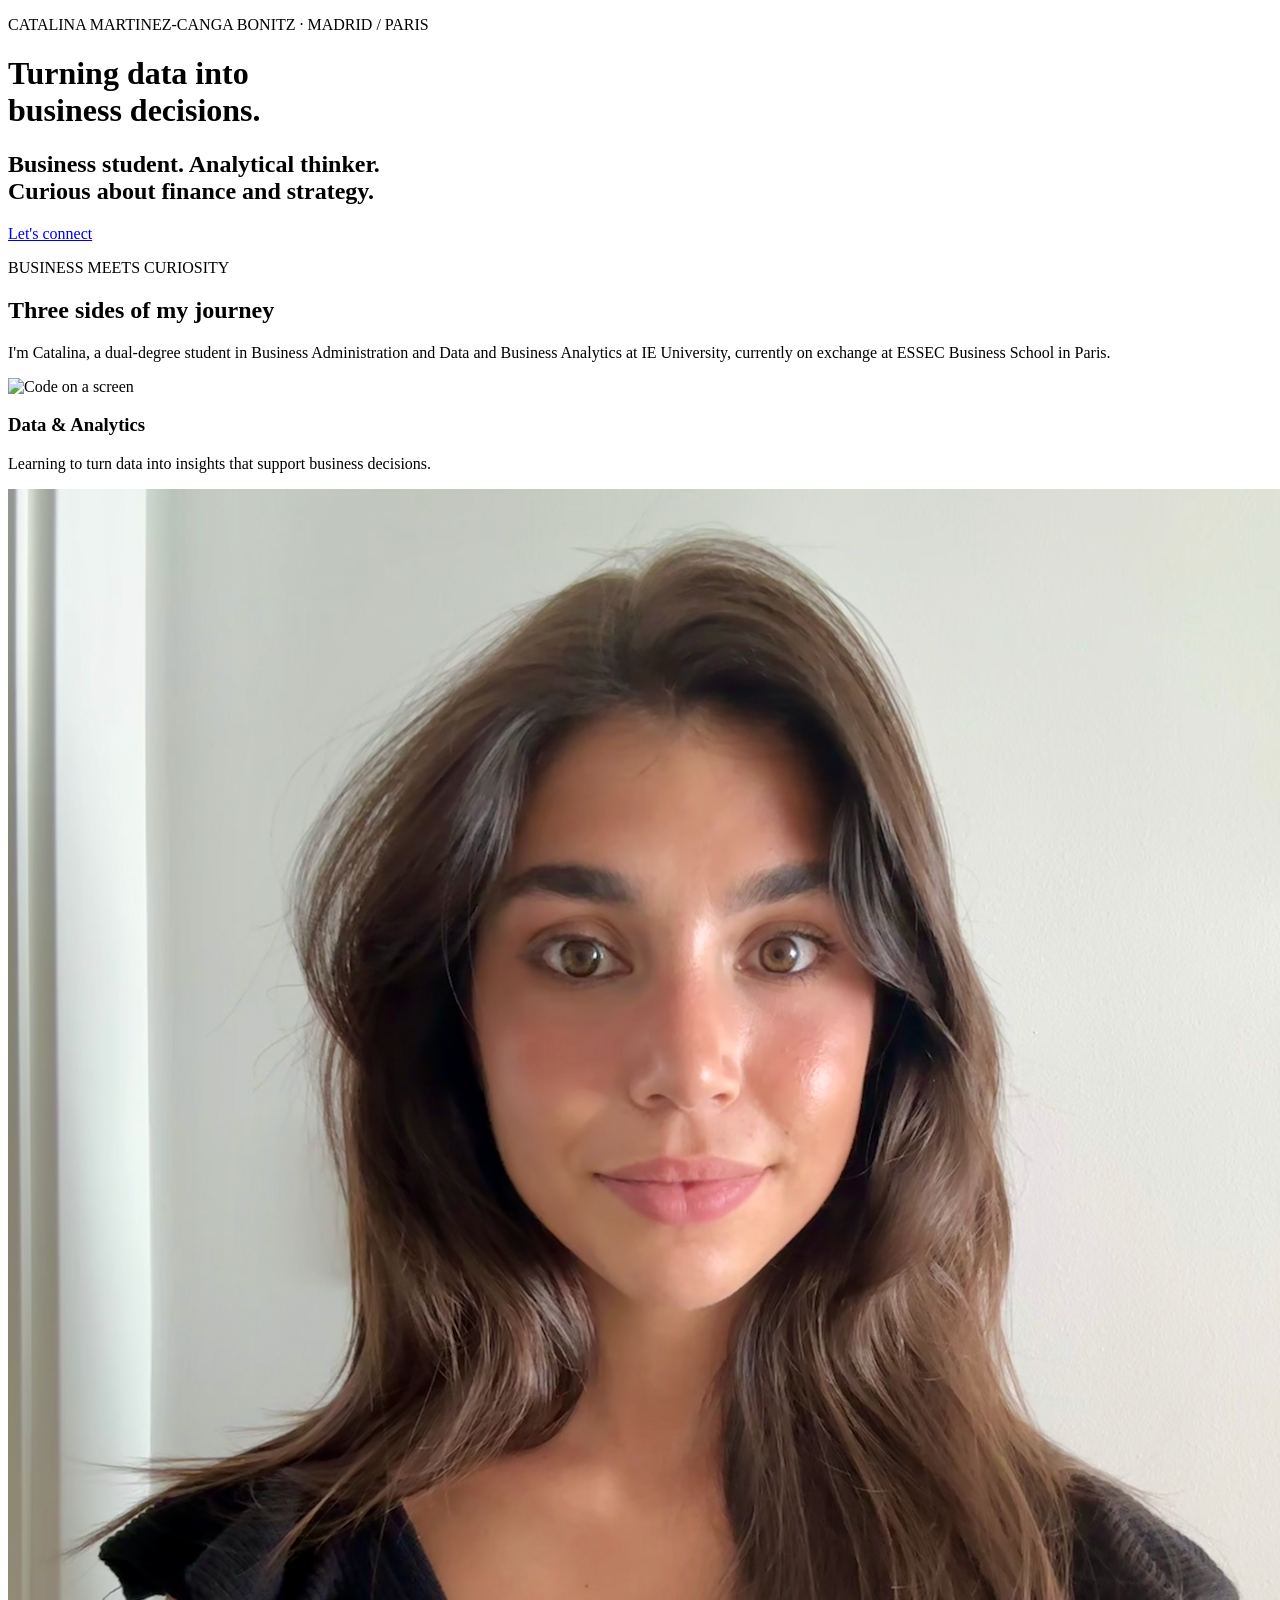
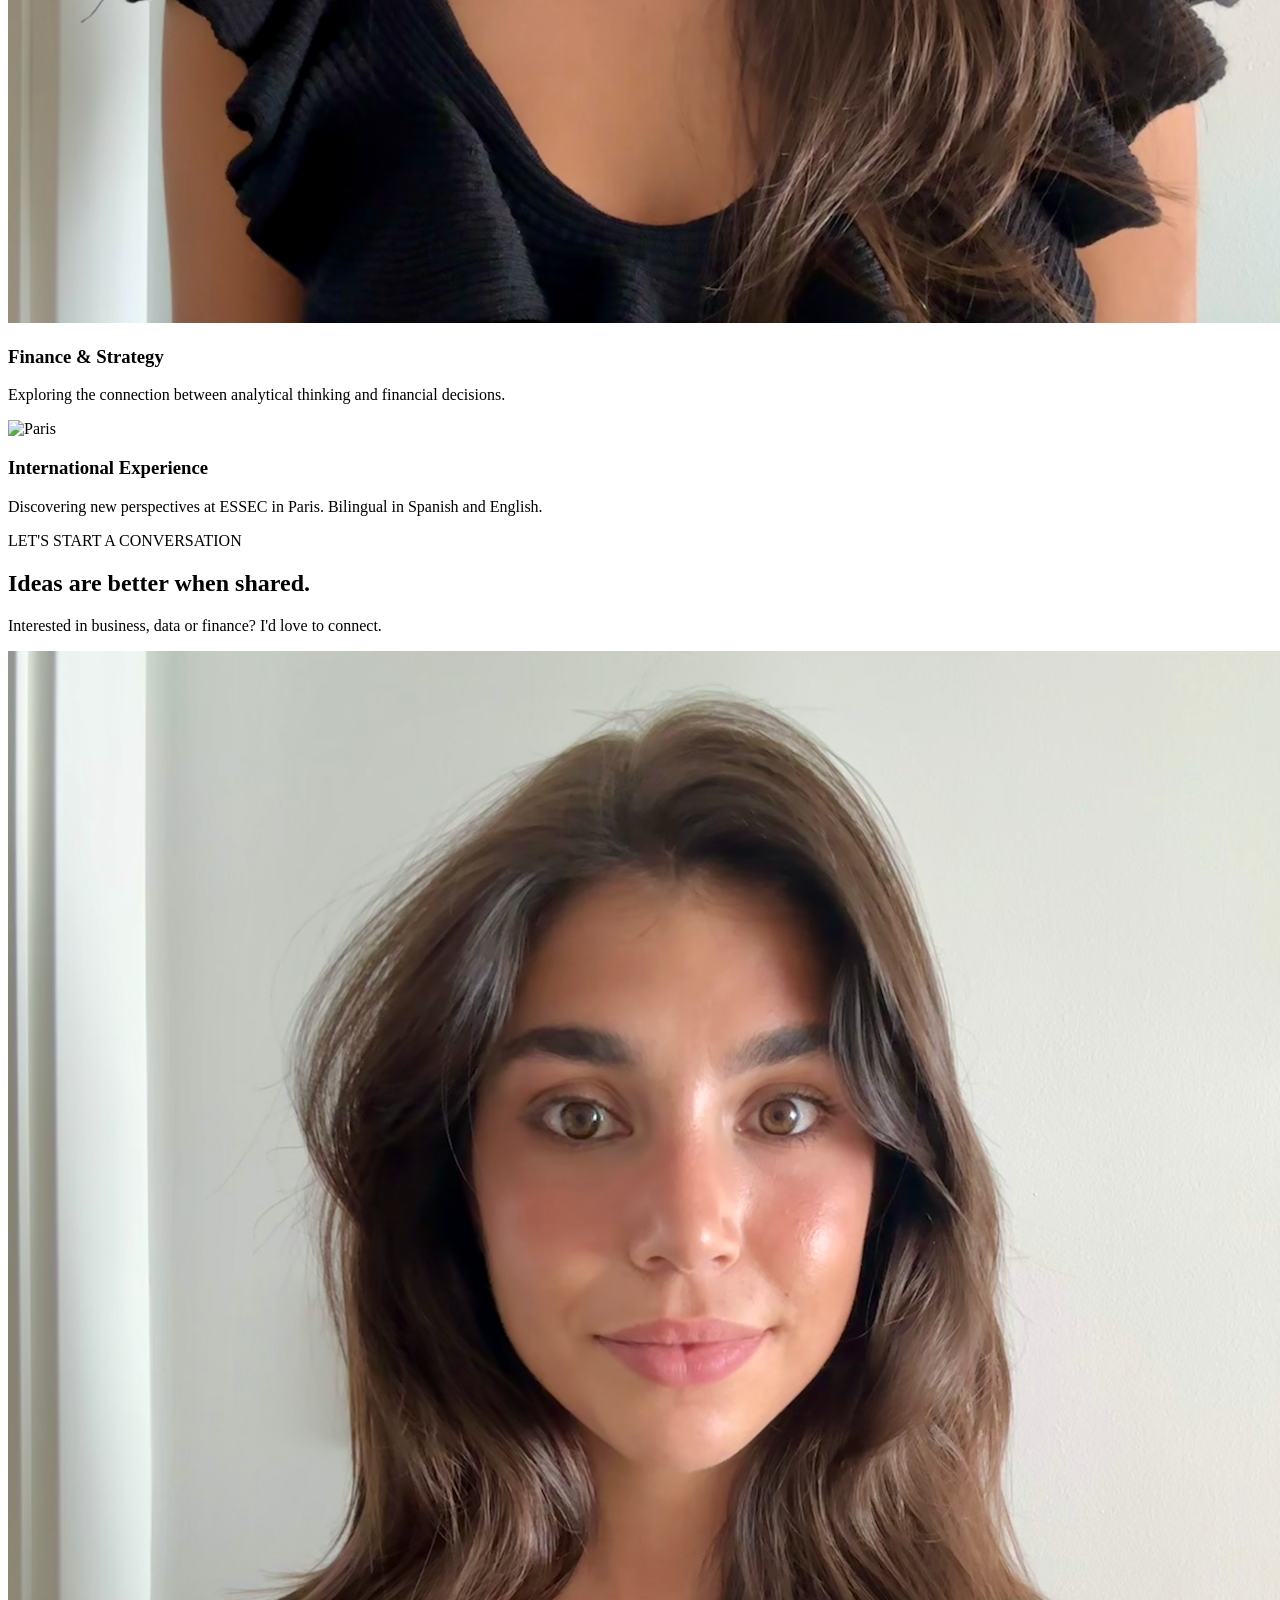
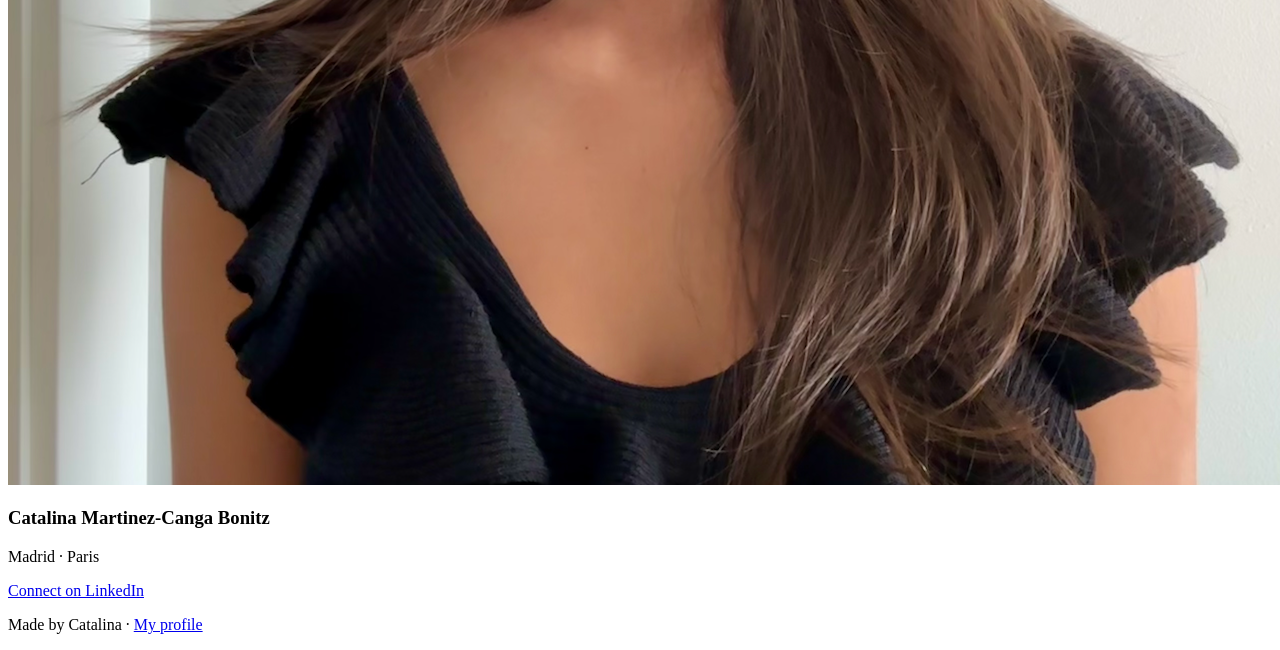
==== landing/index.html @ 5d3d9c7a "Add course landing page: landing/index.html" ====
<!DOCTYPE html>
<html lang="en">
<head>
  <meta charset="utf-8">
  <meta name="viewport" content="width=device-width, initial-scale=1">
  <title>Catalina | Business, Data & Finance</title>
  <meta name="description" content="Meet Catalina Martinez-Canga Bonitz, an IE University Business Administration and Data and Business Analytics student on exchange at ESSEC in Paris.">
  <link rel="stylesheet" href="css/style.css">
</head>
<body>
  <!-- Banner: the same component structure as the course example. -->
  <div class="banner">
    <div class="container">
      <p class="text-label">CATALINA MARTINEZ-CANGA BONITZ · MADRID / PARIS</p>
      <h1>Turning data into<br>business decisions.</h1>
      <h2>Business student. Analytical thinker.<br>Curious about finance and strategy.</h2>
      <a href="#contact-form" class="btn-green">Let's connect</a>
    </div>
  </div>

  <div class="container">
    <p class="text-label">BUSINESS MEETS CURIOSITY</p>
    <h2>Three sides of my journey</h2>
    <p>I'm Catalina, a dual-degree student in Business Administration and Data and Business Analytics at IE University, currently on exchange at ESSEC Business School in Paris.</p>
    <div class="cards">
      <div class="card">
        <img src="https://raw.githubusercontent.com/Papillard/lewagon/master/images/background.jpeg" alt="Code on a screen">
        <div><h3>Data &amp; Analytics</h3><p>Learning to turn data into insights that support business decisions.</p></div>
      </div>
      <div class="card">
        <img src="../images/profile-picture.png" alt="Catalina Martinez-Canga Bonitz">
        <div><h3>Finance &amp; Strategy</h3><p>Exploring the connection between analytical thinking and financial decisions.</p></div>
      </div>
      <div class="card">
        <img src="https://raw.githubusercontent.com/Papillard/lewagon/master/images/paris.png" alt="Paris">
        <div><h3>International Experience</h3><p>Discovering new perspectives at ESSEC in Paris. Bilingual in Spanish and English.</p></div>
      </div>
    </div>
  </div>

  <div class="section-green" id="contact-form">
    <div class="container">
      <p class="text-label">LET'S START A CONVERSATION</p>
      <h2>Ideas are better when shared.</h2>
      <p>Interested in business, data or finance? I'd love to connect.</p>
      <!-- Replace this contact panel with your own published Typeform embed.
           Do not use the teacher's form: its responses would go to their account.
           Embed example once your form ID is known:
           <div data-tf-live="YOUR_TYPEFORM_EMBED_ID"></div>
           <script src="https://embed.typeform.com/next/embed.js"></script>
      -->
      <div class="contact-panel">
        <img src="../images/profile-picture.png" class="avatar" alt="Catalina">
        <h3>Catalina Martinez-Canga Bonitz</h3>
        <p>Madrid · Paris</p>
        <a class="btn-green" href="https://www.linkedin.com/in/catalina-martinez-canga-bonitz/" target="_blank" rel="noopener noreferrer">Connect on LinkedIn</a>
      </div>
    </div>
  </div>
  <footer class="container"><p>Made by Catalina · <a href="../">My profile</a></p></footer>
</body>
</html>
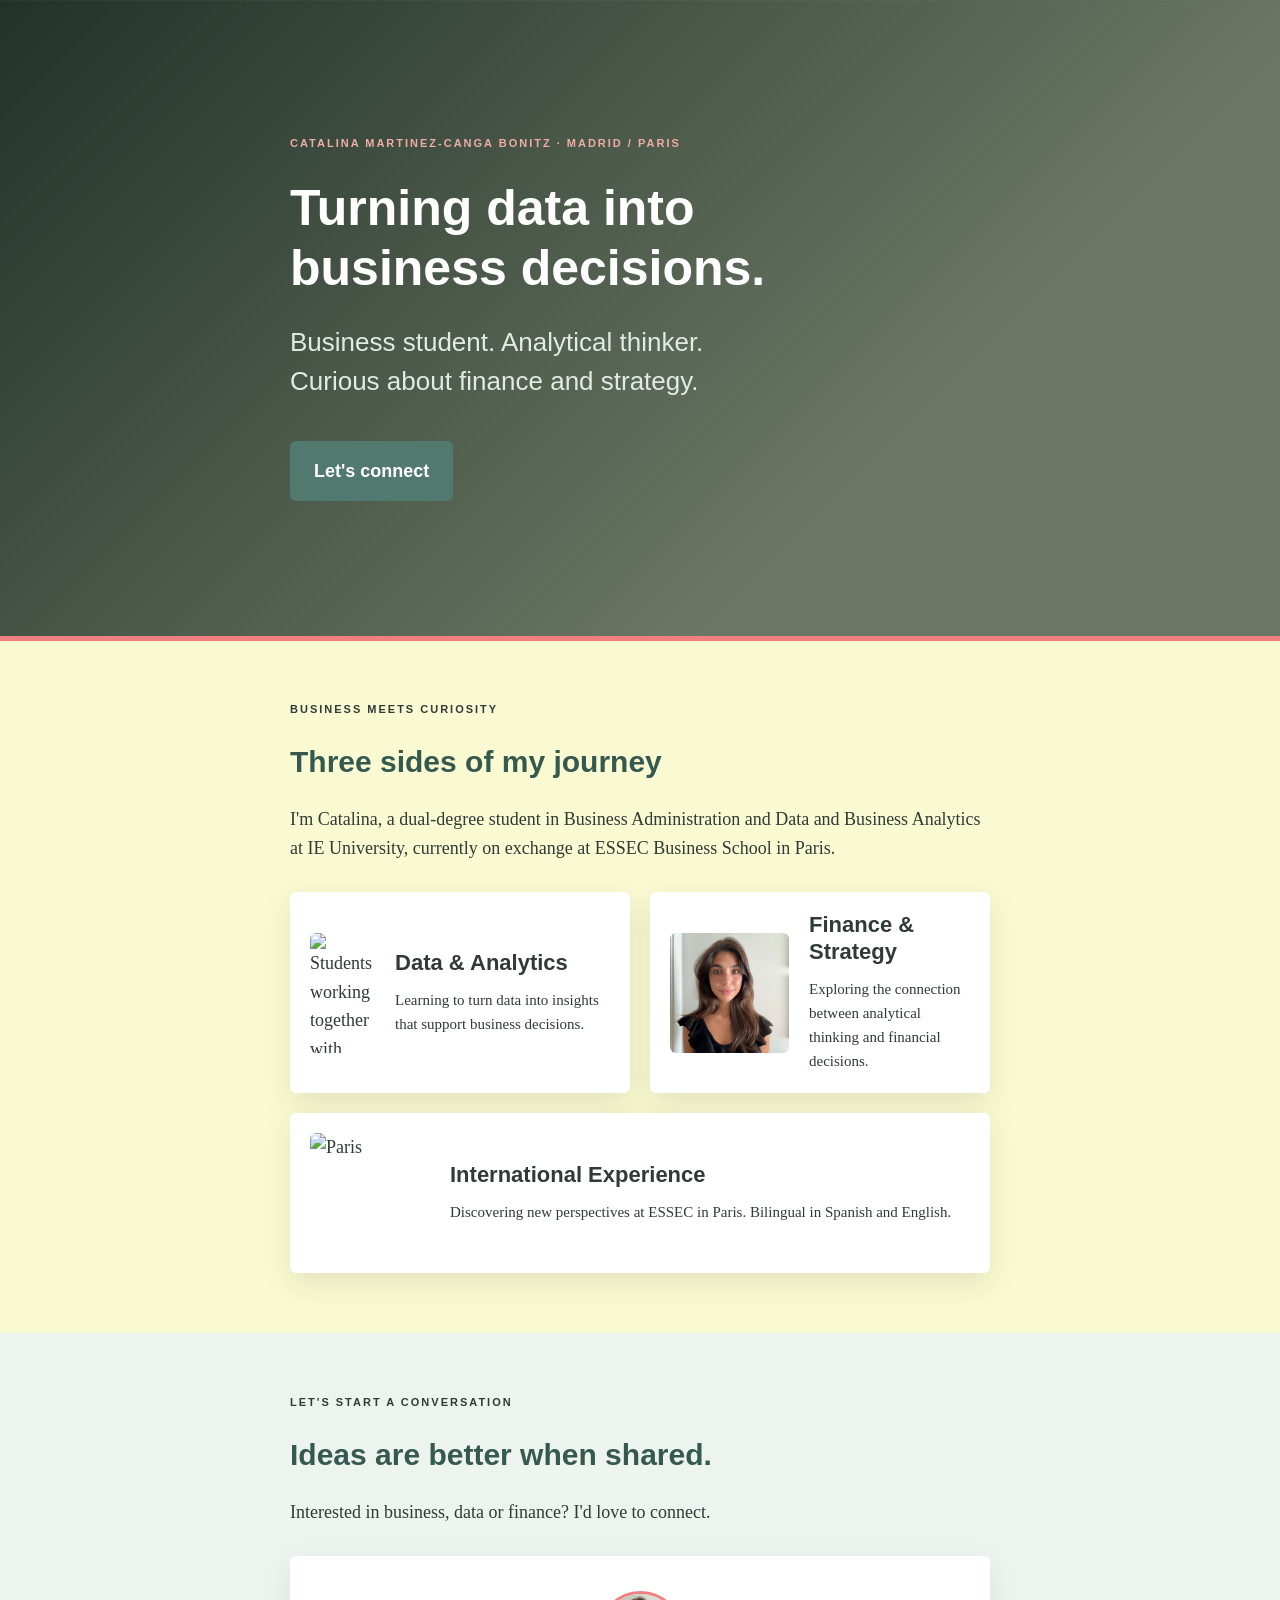
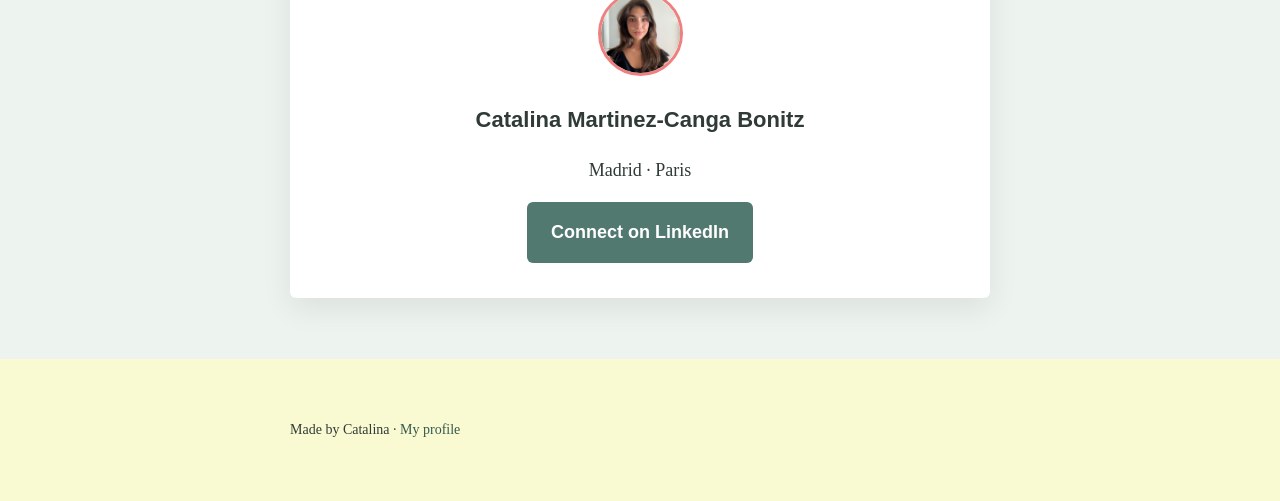
==== commit 5ab6524e: "Describe the course image accurately" ====
--- a/landing/index.html
+++ b/landing/index.html
@@ -24,7 +24,7 @@
     <p>I'm Catalina, a dual-degree student in Business Administration and Data and Business Analytics at IE University, currently on exchange at ESSEC Business School in Paris.</p>
     <div class="cards">
       <div class="card">
-        <img src="https://raw.githubusercontent.com/Papillard/lewagon/master/images/background.jpeg" alt="Code on a screen">
+        <img src="https://raw.githubusercontent.com/Papillard/lewagon/master/images/background.jpeg" alt="Students working together with laptops">
         <div><h3>Data &amp; Analytics</h3><p>Learning to turn data into insights that support business decisions.</p></div>
       </div>
       <div class="card">
--- a/landing/css/style.css
+++ b/landing/css/style.css
@@ -0,0 +1,24 @@
+/* Course UI kit: one stylesheet per reusable component. */
+@import url("components/container.css");
+@import url("components/banner.css");
+@import url("components/button.css");
+@import url("components/card.css");
+@import url("components/form.css");
+
+* { box-sizing: border-box; }
+html { scroll-behavior: smooth; }
+body { margin: 0; background: #fafad2; color: #303b37; font-family: Georgia, serif; font-size: 18px; line-height: 1.6; }
+h1, h2, h3 { font-family: Arial, Helvetica, sans-serif; line-height: 1.2; }
+h2 { font-size: 30px; color: #35594f; }
+a { color: #35594f; text-decoration: none; }
+a:hover { text-decoration: underline; }
+a:focus-visible { outline: 3px solid #d37770; outline-offset: 5px; }
+.text-label { font-family: Arial, Helvetica, sans-serif; font-size: 11px; font-weight: bold; letter-spacing: 2px; }
+.section-green { background: #edf3ee; padding: 1px 0; }
+footer { font-size: 14px; }
+@media (max-width: 540px) {
+  body { font-size: 16px; }
+  h2 { font-size: 25px; }
+  .text-label { font-size: 10px; letter-spacing: 1px; }
+}
+@media (prefers-reduced-motion: reduce) { html { scroll-behavior: auto; } }
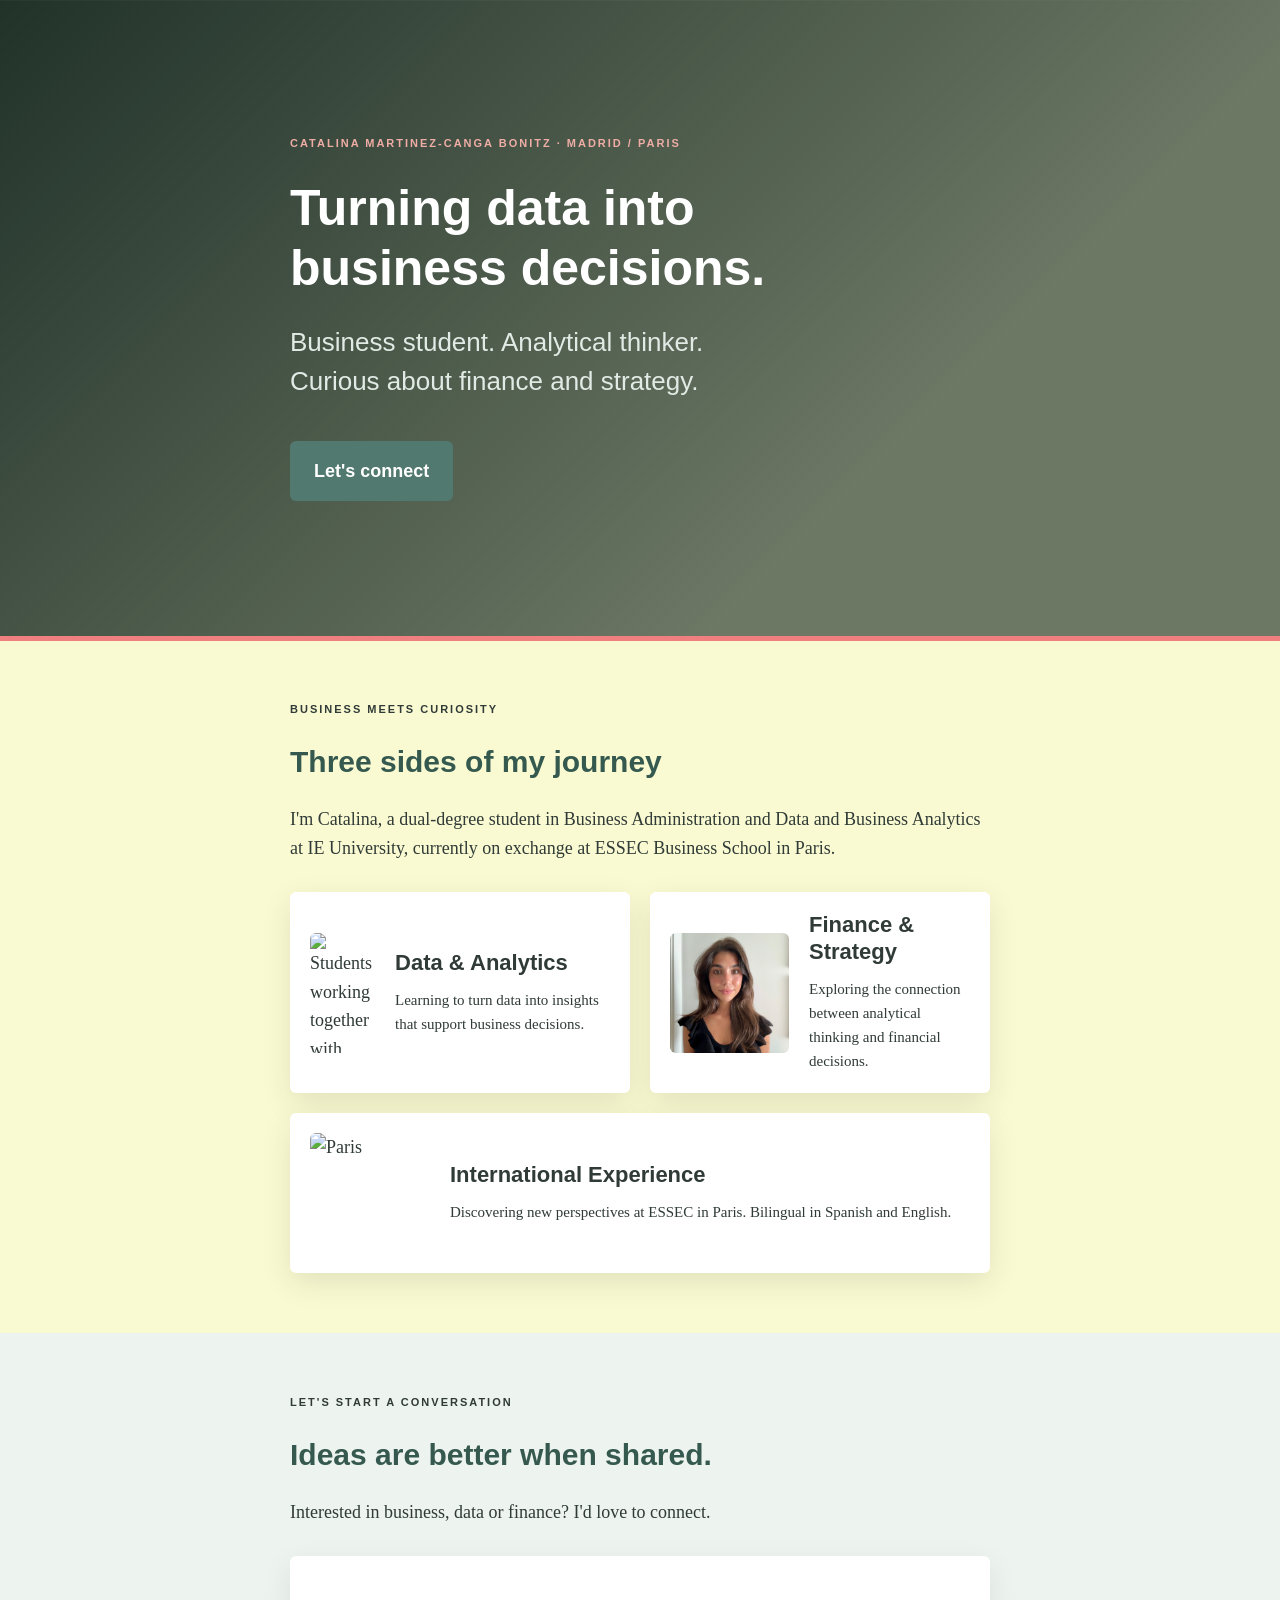
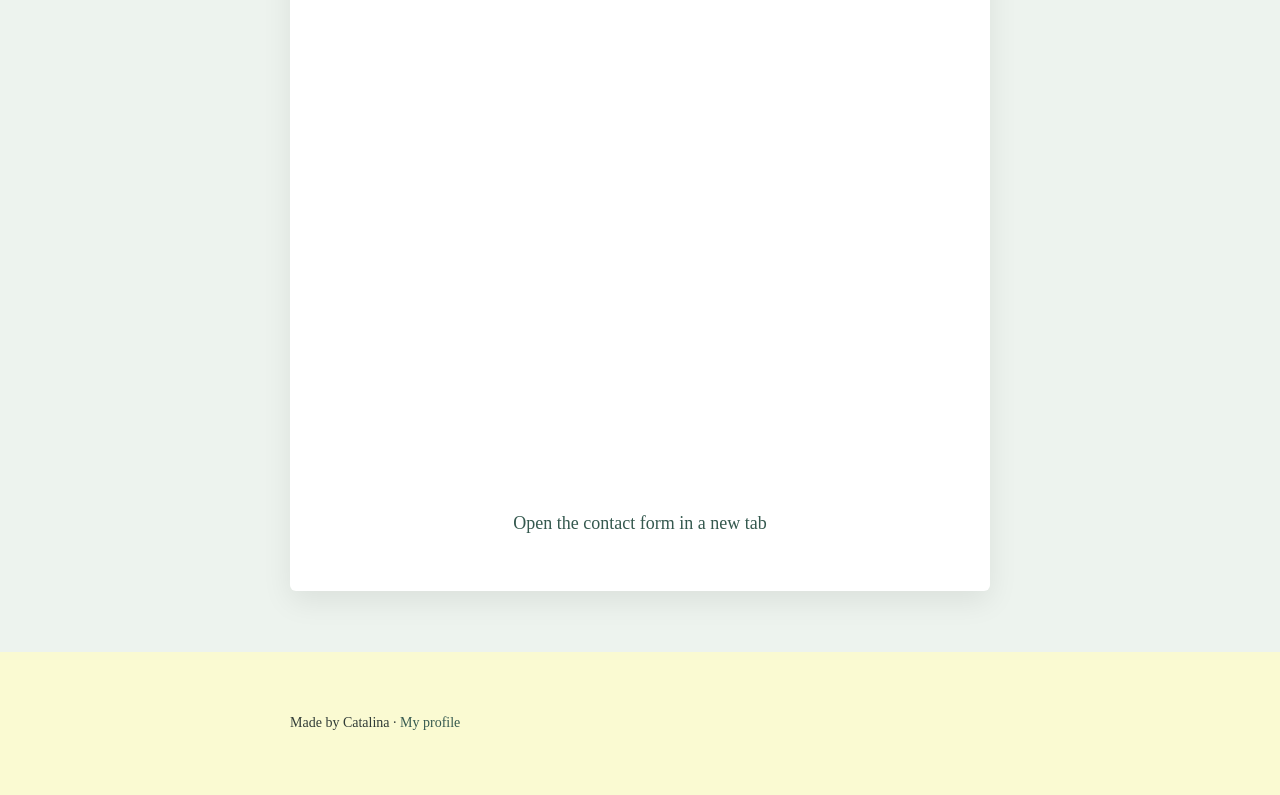
==== commit d5650c5e: "Embed Catalina's published Typeform contact form" ====
--- a/landing/index.html
+++ b/landing/index.html
@@ -43,17 +43,10 @@
       <p class="text-label">LET'S START A CONVERSATION</p>
       <h2>Ideas are better when shared.</h2>
       <p>Interested in business, data or finance? I'd love to connect.</p>
-      <!-- Replace this contact panel with your own published Typeform embed.
-           Do not use the teacher's form: its responses would go to their account.
-           Embed example once your form ID is known:
-           <div data-tf-live="YOUR_TYPEFORM_EMBED_ID"></div>
-           <script src="https://embed.typeform.com/next/embed.js"></script>
-      -->
       <div class="contact-panel">
-        <img src="../images/profile-picture.png" class="avatar" alt="Catalina">
-        <h3>Catalina Martinez-Canga Bonitz</h3>
-        <p>Madrid · Paris</p>
-        <a class="btn-green" href="https://www.linkedin.com/in/catalina-martinez-canga-bonitz/" target="_blank" rel="noopener noreferrer">Connect on LinkedIn</a>
+        <div data-tf-widget="gtq6QnPH" data-tf-opacity="100" data-tf-iframe-props="title=Let's connect with Catalina" data-tf-transitive-search-params data-tf-medium="snippet" style="width:100%;height:500px;"></div>
+        <script src="https://embed.typeform.com/next/embed.js"></script>
+        <p><a href="https://form.typeform.com/to/gtq6QnPH" target="_blank" rel="noopener noreferrer">Open the contact form in a new tab</a></p>
       </div>
     </div>
   </div>
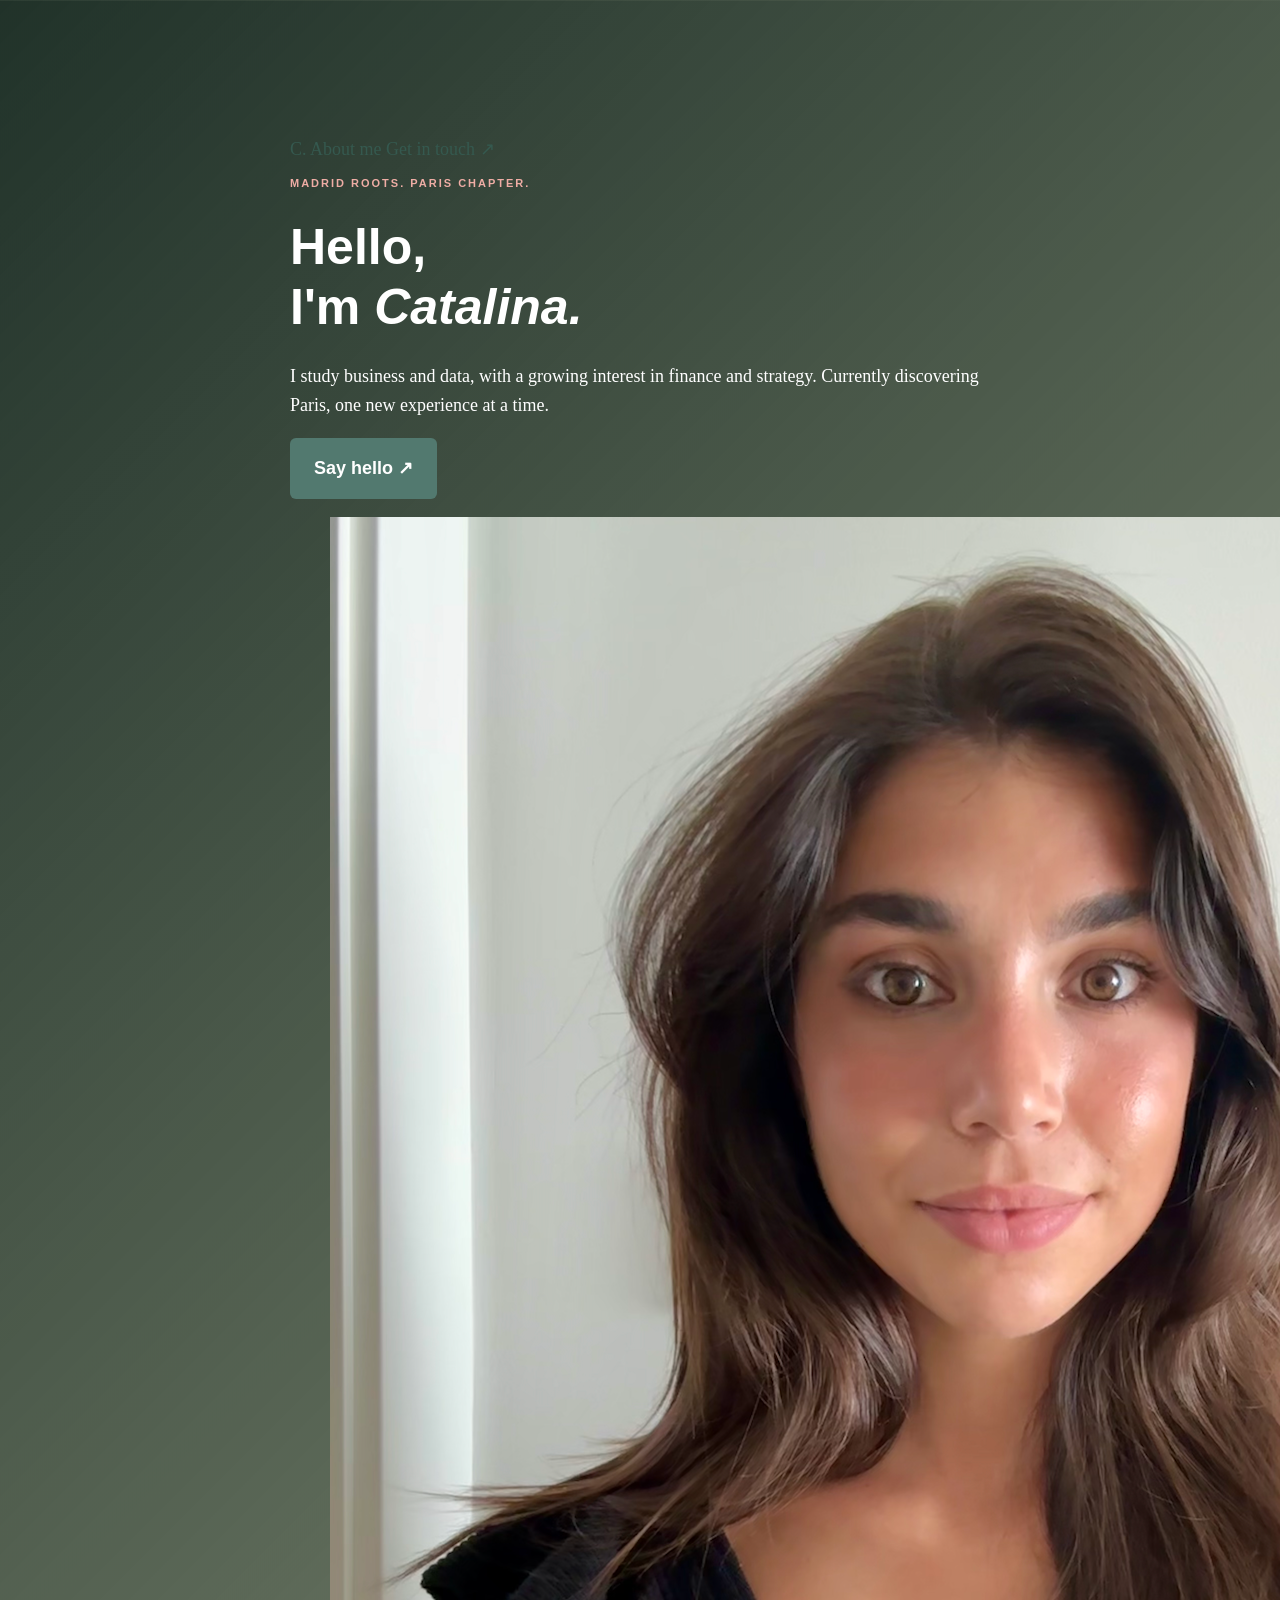
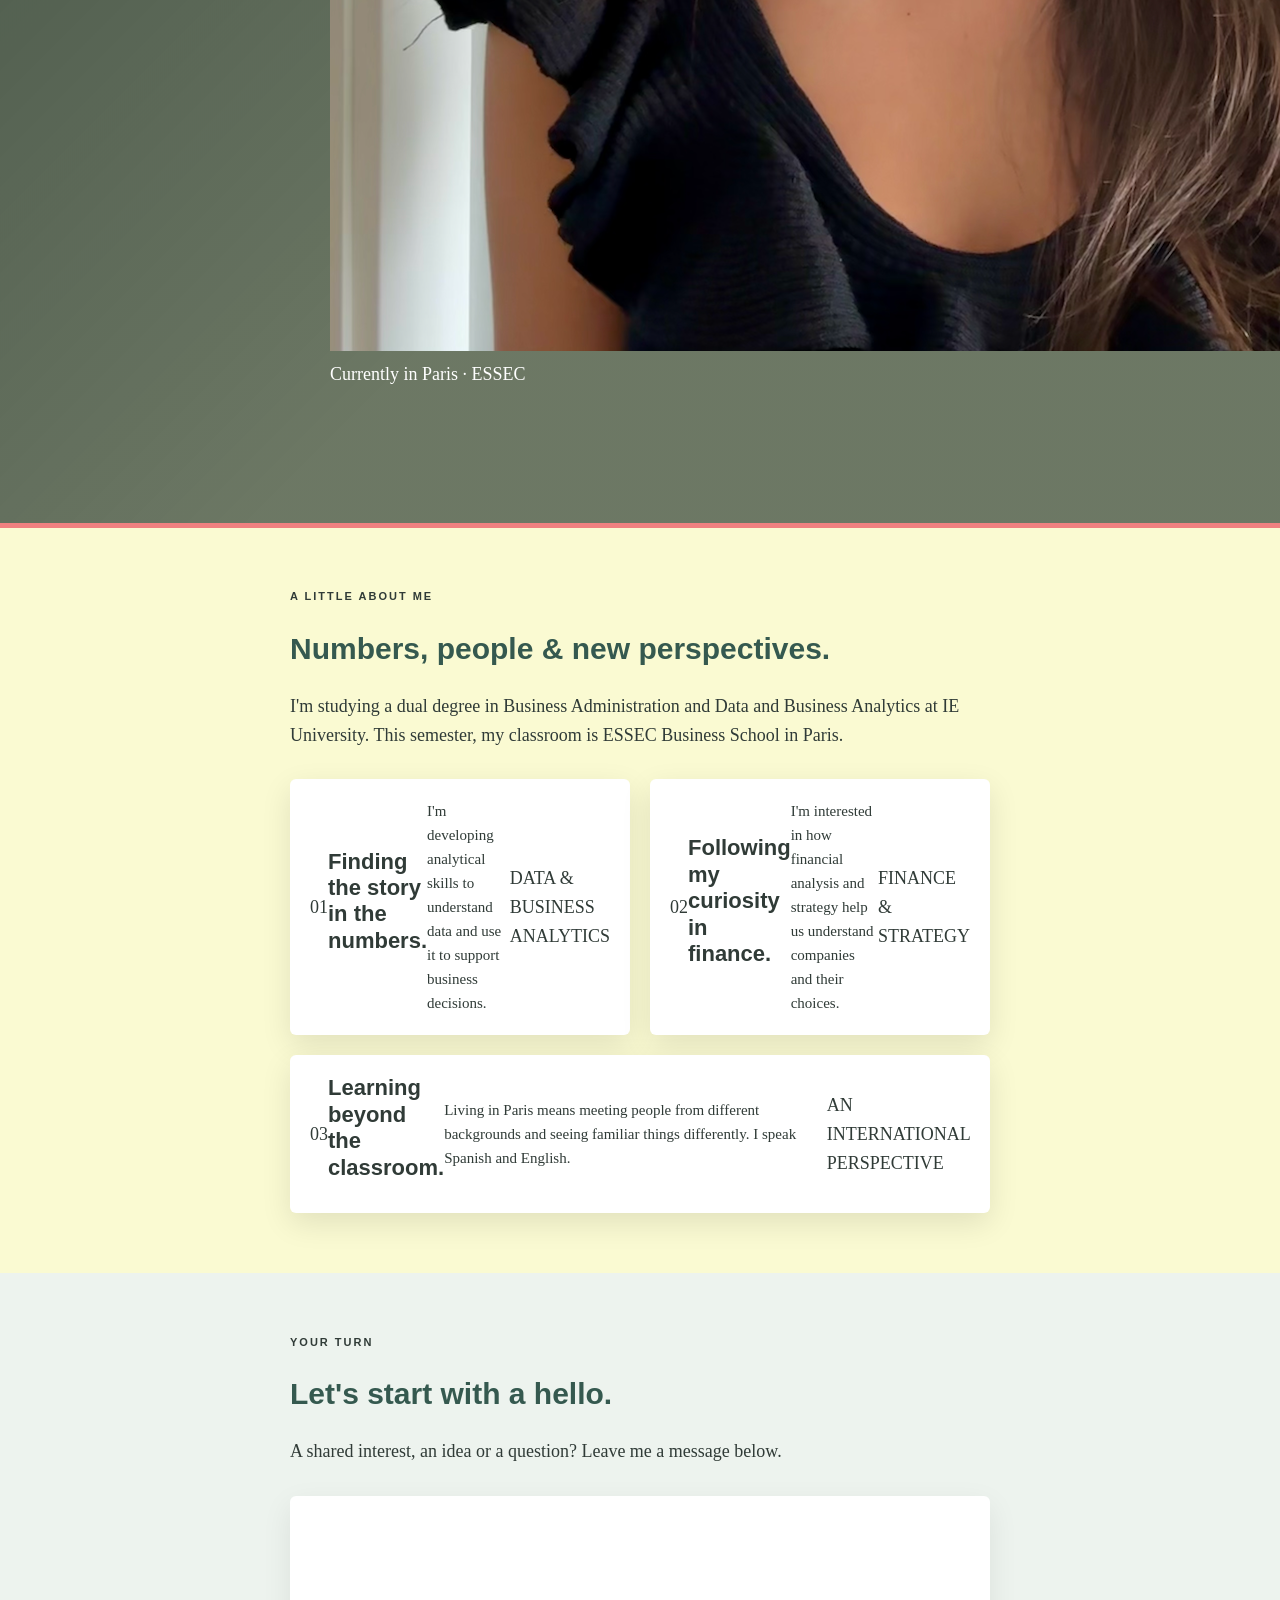
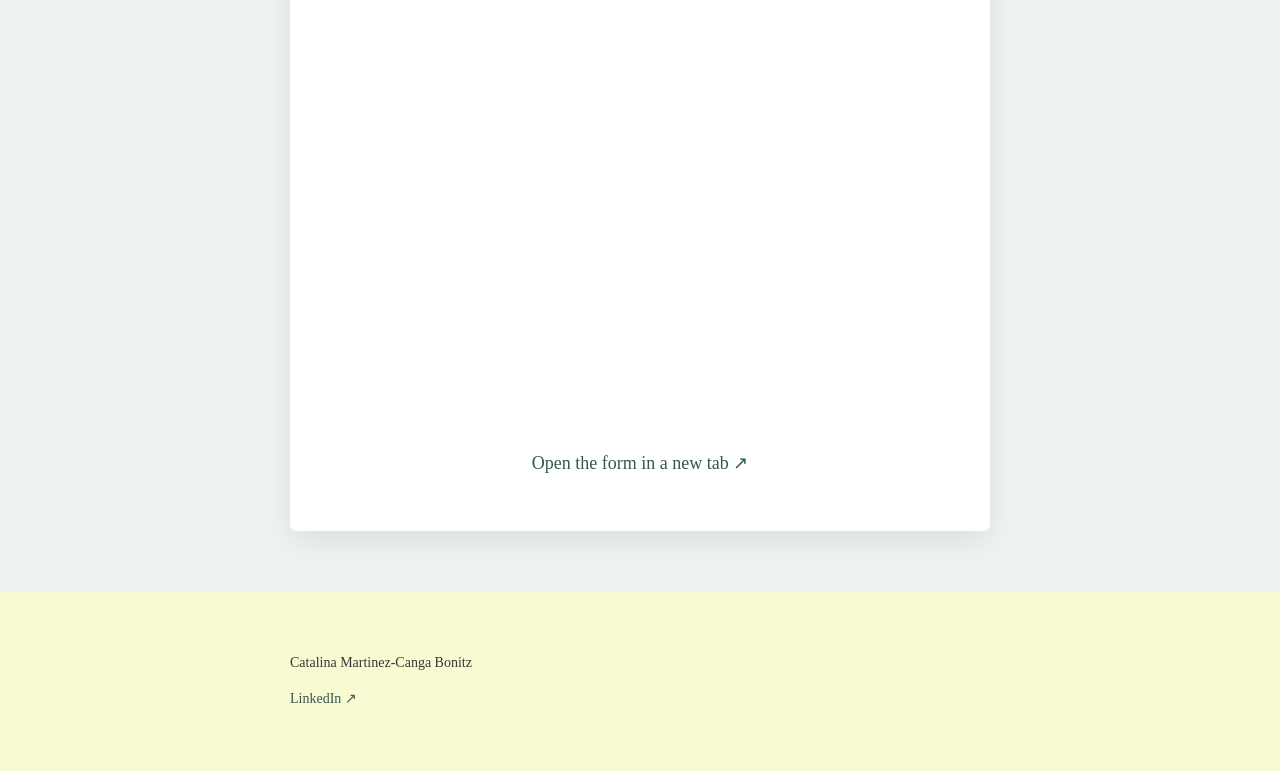
==== commit c6c82440: "Personalize landing design: landing/index.html" ====
--- a/landing/index.html
+++ b/landing/index.html
@@ -4,52 +4,73 @@
   <meta charset="utf-8">
   <meta name="viewport" content="width=device-width, initial-scale=1">
   <title>Catalina | Business, Data & Finance</title>
-  <meta name="description" content="Meet Catalina Martinez-Canga Bonitz, an IE University Business Administration and Data and Business Analytics student on exchange at ESSEC in Paris.">
+  <meta name="description" content="Catalina Martinez-Canga Bonitz — Business and Data Analytics student, exploring finance and life between Madrid and Paris.">
   <link rel="stylesheet" href="css/style.css">
 </head>
 <body>
-  <!-- Banner: the same component structure as the course example. -->
-  <div class="banner">
+  <header class="banner">
     <div class="container">
-      <p class="text-label">CATALINA MARTINEZ-CANGA BONITZ · MADRID / PARIS</p>
-      <h1>Turning data into<br>business decisions.</h1>
-      <h2>Business student. Analytical thinker.<br>Curious about finance and strategy.</h2>
-      <a href="#contact-form" class="btn-green">Let's connect</a>
-    </div>
-  </div>
-
-  <div class="container">
-    <p class="text-label">BUSINESS MEETS CURIOSITY</p>
-    <h2>Three sides of my journey</h2>
-    <p>I'm Catalina, a dual-degree student in Business Administration and Data and Business Analytics at IE University, currently on exchange at ESSEC Business School in Paris.</p>
-    <div class="cards">
-      <div class="card">
-        <img src="https://raw.githubusercontent.com/Papillard/lewagon/master/images/background.jpeg" alt="Students working together with laptops">
-        <div><h3>Data &amp; Analytics</h3><p>Learning to turn data into insights that support business decisions.</p></div>
-      </div>
-      <div class="card">
-        <img src="../images/profile-picture.png" alt="Catalina Martinez-Canga Bonitz">
-        <div><h3>Finance &amp; Strategy</h3><p>Exploring the connection between analytical thinking and financial decisions.</p></div>
-      </div>
-      <div class="card">
-        <img src="https://raw.githubusercontent.com/Papillard/lewagon/master/images/paris.png" alt="Paris">
-        <div><h3>International Experience</h3><p>Discovering new perspectives at ESSEC in Paris. Bilingual in Spanish and English.</p></div>
+      <nav class="nav-inline" aria-label="Main navigation">
+        <a class="monogram" href="../" aria-label="Catalina's profile">C.</a>
+        <a href="#about">About me</a>
+        <a href="#contact-form">Get in touch ↗</a>
+      </nav>
+      <div class="hero-content">
+        <div class="hero-text">
+          <p class="text-label">MADRID ROOTS. PARIS CHAPTER.</p>
+          <h1>Hello,<br>I'm <em>Catalina.</em></h1>
+          <p class="hero-description">I study business and data, with a growing interest in finance and strategy. Currently discovering Paris, one new experience at a time.</p>
+          <a href="#contact-form" class="btn-green">Say hello ↗</a>
+        </div>
+        <figure class="portrait-frame">
+          <img src="../images/profile-picture.png" alt="Catalina Martinez-Canga Bonitz">
+          <figcaption>Currently in Paris · ESSEC</figcaption>
+        </figure>
       </div>
     </div>
-  </div>
-
-  <div class="section-green" id="contact-form">
-    <div class="container">
-      <p class="text-label">LET'S START A CONVERSATION</p>
-      <h2>Ideas are better when shared.</h2>
-      <p>Interested in business, data or finance? I'd love to connect.</p>
-      <div class="contact-panel">
-        <div data-tf-widget="gtq6QnPH" data-tf-opacity="100" data-tf-iframe-props="title=Let's connect with Catalina" data-tf-transitive-search-params data-tf-medium="snippet" style="width:100%;height:500px;"></div>
-        <script src="https://embed.typeform.com/next/embed.js"></script>
-        <p><a href="https://form.typeform.com/to/gtq6QnPH" target="_blank" rel="noopener noreferrer">Open the contact form in a new tab</a></p>
+  </header>
+  <main>
+    <section class="container" id="about">
+      <p class="text-label">A LITTLE ABOUT ME</p>
+      <h2>Numbers, people &amp; new perspectives.</h2>
+      <p>I'm studying a dual degree in Business Administration and Data and Business Analytics at IE University. This semester, my classroom is ESSEC Business School in Paris.</p>
+      <div class="cards">
+        <article class="card">
+          <span class="card-number">01</span>
+          <h3>Finding the story<br>in the numbers.</h3>
+          <p>I'm developing analytical skills to understand data and use it to support business decisions.</p>
+          <span class="card-note">DATA &amp; BUSINESS ANALYTICS</span>
+        </article>
+        <article class="card">
+          <span class="card-number">02</span>
+          <h3>Following my<br>curiosity in finance.</h3>
+          <p>I'm interested in how financial analysis and strategy help us understand companies and their choices.</p>
+          <span class="card-note">FINANCE &amp; STRATEGY</span>
+        </article>
+        <article class="card">
+          <span class="card-number">03</span>
+          <h3>Learning beyond<br>the classroom.</h3>
+          <p>Living in Paris means meeting people from different backgrounds and seeing familiar things differently. I speak Spanish and English.</p>
+          <span class="card-note">AN INTERNATIONAL PERSPECTIVE</span>
+        </article>
       </div>
-    </div>
-  </div>
-  <footer class="container"><p>Made by Catalina · <a href="../">My profile</a></p></footer>
+    </section>
+    <section class="section-green" id="contact-form">
+      <div class="container">
+        <p class="text-label">YOUR TURN</p>
+        <h2>Let's start with a hello.</h2>
+        <p>A shared interest, an idea or a question? Leave me a message below.</p>
+        <div class="contact-panel">
+          <div data-tf-widget="gtq6QnPH" data-tf-opacity="100" data-tf-iframe-props="title=Let's connect with Catalina" data-tf-transitive-search-params data-tf-medium="snippet" style="width:100%;height:500px;"></div>
+          <script src="https://embed.typeform.com/next/embed.js"></script>
+          <p><a href="https://form.typeform.com/to/gtq6QnPH" target="_blank" rel="noopener noreferrer">Open the form in a new tab ↗</a></p>
+        </div>
+      </div>
+    </section>
+  </main>
+  <footer class="container footer-inline">
+    <p>Catalina Martinez-Canga Bonitz</p>
+    <a href="https://www.linkedin.com/in/catalina-martinez-canga-bonitz/" target="_blank" rel="noopener noreferrer">LinkedIn ↗</a>
+  </footer>
 </body>
 </html>
